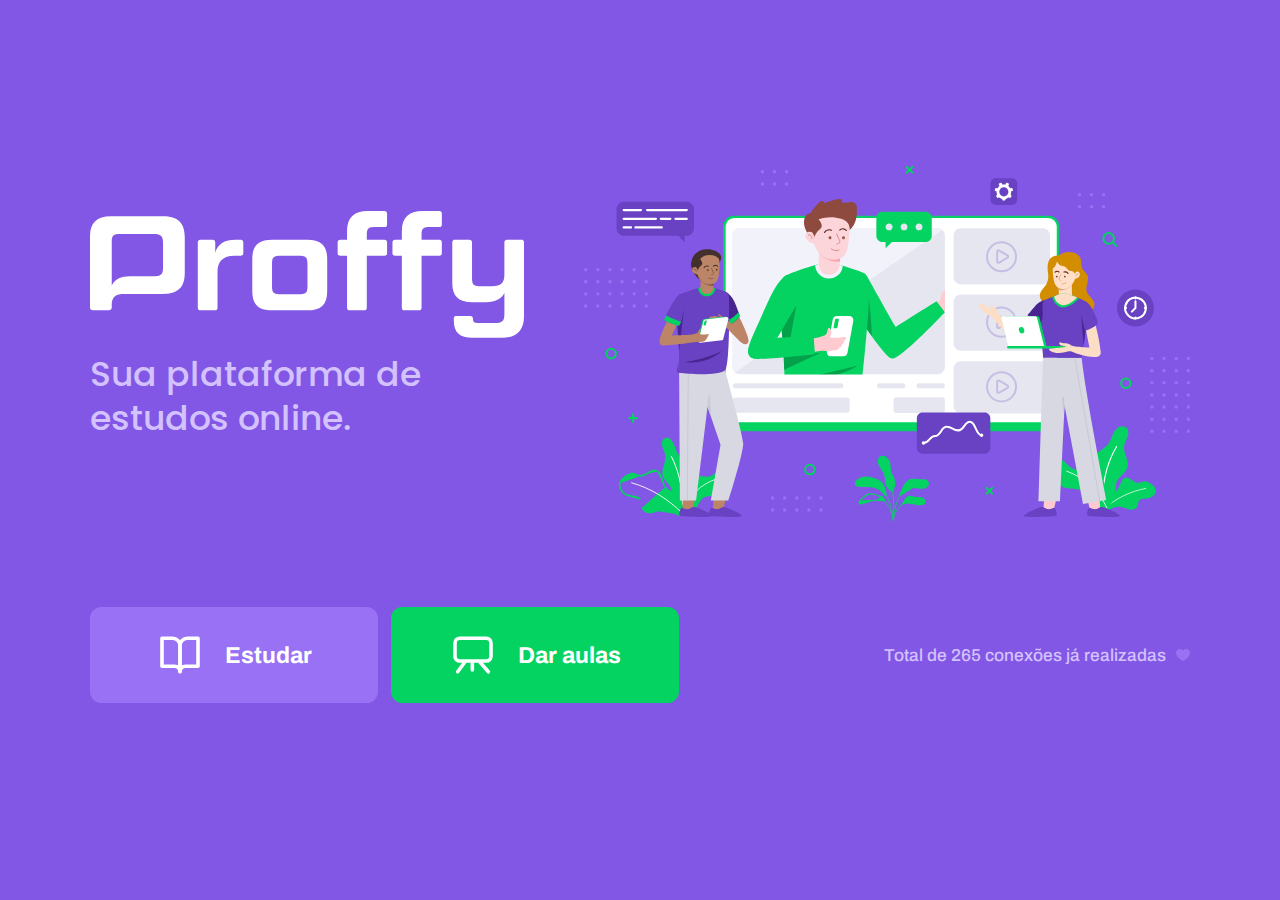
==== index.html @ 78efbd31 "inital import" ====
<!DOCTYPE html>
<html lang="en">

<head>
    <meta charset="UTF-8">
    <meta name="viewport" content="width=device-width, initial-scale=1.0">

    <link rel="stylesheet" href="/styles/main.css">
    <link rel="stylesheet" href="/styles/partials/page-landing.css">

    <link rel="shortcut icon" href="/images/favicon.png" type="images/png">

    <link rel="stylesheet"
        href="https://fonts.googleapis.com/css2?family=Archivo:wght@400;700&amp;family=Poppins:wght@400;600&amp;display=swap">

    <title>Proffy | Sua plataforma de estudos online</title>
</head>

<body id="page-landing">

    <div id="container">
        <div class="logo-container">
            <img src="/images/logo.svg" alt="Logo ">
            <h2>Sua plataforma de estudos online.</h2>
        </div>

        <img class="hero-image" src="/images/landing.svg" alt="Plataforma de estudos online">

        <div class="buttons-container">
            <a class="study" href="/study.html">
                <img src="/images/icons/study.svg" alt="Study"> Estudar
            </a>
            <a class="give-classes" href="/give-classes.html">
                <img src="/images/icons/give-classes.svg" alt="Give classes"> Dar aulas
            </a>
        </div>

        <p class="total-connections">Total de 265 conexões já realizadas <img src="/images/icons/purple-heart.svg"
                alt="Purple heart"></p>

    </div>


</body>




</div>

</html>
---- styles/main.css ----
:root {
    --color-background: #F0F0F7;
    --color-primary-lighter: #9871F5;
    --color-primary-light: #916bea;
    --color-primary: #8257E5;
    --color-primary-dark: #774DD6;
    --color-primary-darker: #6842c2;
    --color-secondary: #04D361;
    --color-secondary-dark: #04bf58;
    --color-title-in-primary: #ffffff;
    --color-text-in-primary: #D4C2FF;
    --color-text-title: #32264D;
    --color-text-complement: #9C98A6;
    --color-text-base: #6A6180;
    --color-line-in-white: #E6E6F0;
    --color-input-background: #F8F8FC;
    --color-button-text: #FFFFFF;
    --color-box-base: #FFFFFF;
    --color-box-footer: #FAFAFC;
    --color-small-info: #C1BCCC;
    font-size: 60%; /*default font size is: 100% = 16px = 1rem*/
    /* px is independet of roots; % and rem are relatives of root */
}

* {
    margin: 0;
    padding: 0;
    box-sizing: border-box; /*keep the box size when i use padding */
}

html, 
body {
    height: 100vh;
}

textarea,
input,
body,
button {
    font: 500 1.6rem Poppins;
    color: var(--color-text-base);
}

body {
    display: flex;
    justify-content: center;
    align-items: center;
    background-color: var(--color-background);
}

#container {
    width: 90vw;
    max-width: 700px;
}

@media (min-width: 700px) {
    :root {
        font-size: 62,5%;
    }
}
---- styles/partials/page-landing.css ----
#page-landing {
    background-color: var(--color-primary);
}

#container {
    color: var(--color-text-in-primary);
}

.logo-container {
    text-align: center;
    margin-bottom: 3.2rem;
}

.logo-container img {
    height: 10rem;
}

.logo-container h2 {
    font-weight: 500;
    font-size: 3.6rem;
    line-height: 4.6rem;
    margin-top: 0.8rem;
}

.hero-image {
    width: 100%;
}

.buttons-container {
    display: flex;
    align-items: center;
    justify-content: center;
    margin: 3.2rem 0;

}

.buttons-container a {
    display: flex;
    align-items: center;
    justify-content: center;
    color: var(--color-button-text);
    font: 700 2.4rem Archivo;
    text-decoration: none;

    width: 30rem;
    height: 10rem;
    border-radius: 1.2rem;

    transition: background 0.2s;
}

.buttons-container a img {
    margin-right: 2.2rem;
    width: 5rem;
}


.buttons-container a.study {
    margin-right: 1.4rem;
    background-color: var(--color-primary-lighter);
}

.buttons-container a.study:hover {
    background-color: var(--color-primary-light);
}

.buttons-container a.give-classes {
    background-color: var(--color-secondary);
}

.buttons-container a.give-classes:hover {
    background-color: var(--color-secondary-dark)
}

p.total-connections {
    display: flex;
    align-items: center;
    justify-content: center;
    font: 500 1.8rem Archivo;
}

p.total-connections img {
    margin-left: 1rem;
}   


@media (max-width: 699px) {
    :root {
        font-size: 40%;
    }
}

@media (min-width: 1100px) { /*Regra CSS que será aplicada qnd atender o padrão entre parenteses */
    #page-landing #container {
        max-width: 1100px;
        display: grid;
        grid-template-columns: 2fr 1fr 2fr;
        grid-template-rows: 350px 1fr; /*Esse 1fr usa toda a pág. restante dos 350px*/
        grid-template-areas:
        "proffy image image"
        "button button texting";
        gap: 60px;
    }

    .logo-container {
        grid-area: proffy;
        align-self: center;
        text-align: initial;
    }

    .logo-container img {
        height: 100%;
    }

    .hero-image {
        grid-area: image;
    }

    .buttons-container {
        grid-area: button;
        justify-content: flex-start;
    }

    .total-connections {
        grid-area: texting;
        justify-self: end;
    }

}
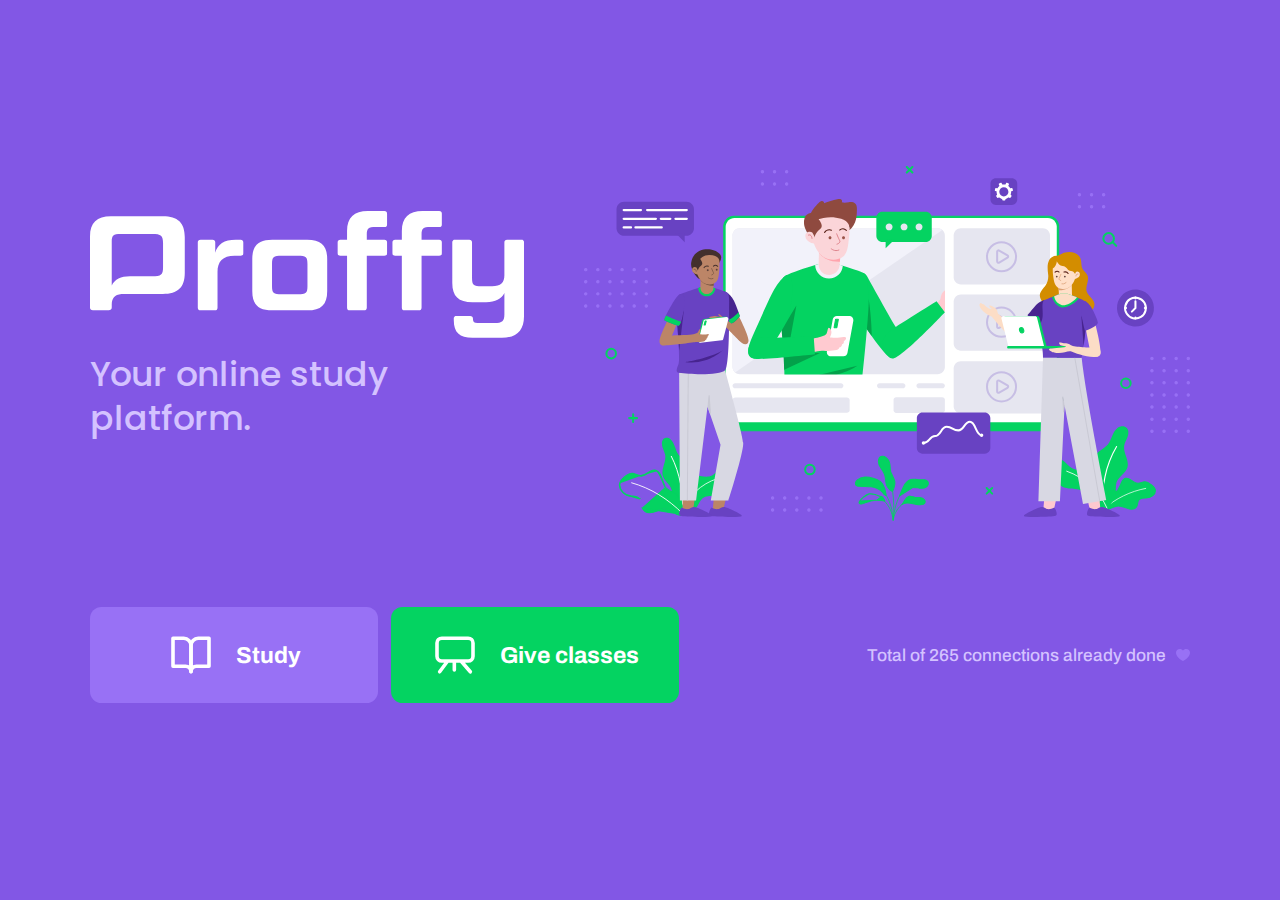
==== commit 27e855c9: "refactoring code & translation" ====
--- a/index.html
+++ b/index.html
@@ -1,51 +1,47 @@
 <!DOCTYPE html>
 <html lang="en">
 
-<head>
+  <head>
     <meta charset="UTF-8">
     <meta name="viewport" content="width=device-width, initial-scale=1.0">
 
-    <link rel="stylesheet" href="/styles/main.css">
-    <link rel="stylesheet" href="/styles/partials/page-landing.css">
+    <link rel="stylesheet" href="./styles/main.css">
+    <link rel="stylesheet" href="./styles/partials/page-landing.css">
 
-    <link rel="shortcut icon" href="/images/favicon.png" type="images/png">
+    <link rel="shortcut icon" href="./images/favicon.png" type="images/png">
 
-    <link rel="stylesheet"
-        href="https://fonts.googleapis.com/css2?family=Archivo:wght@400;700&amp;family=Poppins:wght@400;600&amp;display=swap">
+    <link rel="stylesheet" href="https://fonts.googleapis.com/css2?family=Archivo:wght@400;700&amp;family=Poppins:wght@400;600&amp;display=swap">
 
-    <title>Proffy | Sua plataforma de estudos online</title>
-</head>
+    <title>Proffy | Your online study platform</title>
+  </head>
 
-<body id="page-landing">
+  <body id="page-landing">
+    <div id="container">
+      <div class="logo-container">
+        <img src="./images/logo.svg" alt="Logo ">
+        <h2>Your online study platform.</h2>
+      </div>
 
-    <div id="container">
-        <div class="logo-container">
-            <img src="/images/logo.svg" alt="Logo ">
-            <h2>Sua plataforma de estudos online.</h2>
-        </div>
+      <img class="hero-image" src="./images/landing.svg" alt="Online study platform">
 
-        <img class="hero-image" src="/images/landing.svg" alt="Plataforma de estudos online">
+      <div class="buttons-container">
+        <a class="study" href="./study.html">
+          <img src="./images/icons/study.svg" alt="Study">
+          Study
+        </a>
+        <a class="give-classes" href="./give-classes.html">
+          <img src="./images/icons/give-classes.svg" alt="Give classes">
+          Give classes
+        </a>
+      </div>
 
-        <div class="buttons-container">
-            <a class="study" href="/study.html">
-                <img src="/images/icons/study.svg" alt="Study"> Estudar
-            </a>
-            <a class="give-classes" href="/give-classes.html">
-                <img src="/images/icons/give-classes.svg" alt="Give classes"> Dar aulas
-            </a>
-        </div>
-
-        <p class="total-connections">Total de 265 conexões já realizadas <img src="/images/icons/purple-heart.svg"
-                alt="Purple heart"></p>
+      <p class="total-connections">
+        Total of 265 connections already done
+        <img src="./images/icons/purple-heart.svg" alt="Purple heart">
+      </p>
 
     </div>
-
-
-</body>
-
-
-
-
+  </body>
 </div>
 
 </html>--- a/styles/partials/page-landing.css
+++ b/styles/partials/page-landing.css
@@ -54,7 +54,6 @@
     width: 5rem;
 }
 
-
 .buttons-container a.study {
     margin-right: 1.4rem;
     background-color: var(--color-primary-lighter);
@@ -90,12 +89,12 @@
     }
 }
 
-@media (min-width: 1100px) { /*Regra CSS que será aplicada qnd atender o padrão entre parenteses */
+@media (min-width: 1100px) { 
     #page-landing #container {
         max-width: 1100px;
         display: grid;
         grid-template-columns: 2fr 1fr 2fr;
-        grid-template-rows: 350px 1fr; /*Esse 1fr usa toda a pág. restante dos 350px*/
+        grid-template-rows: 350px 1fr; 
         grid-template-areas:
         "proffy image image"
         "button button texting";
